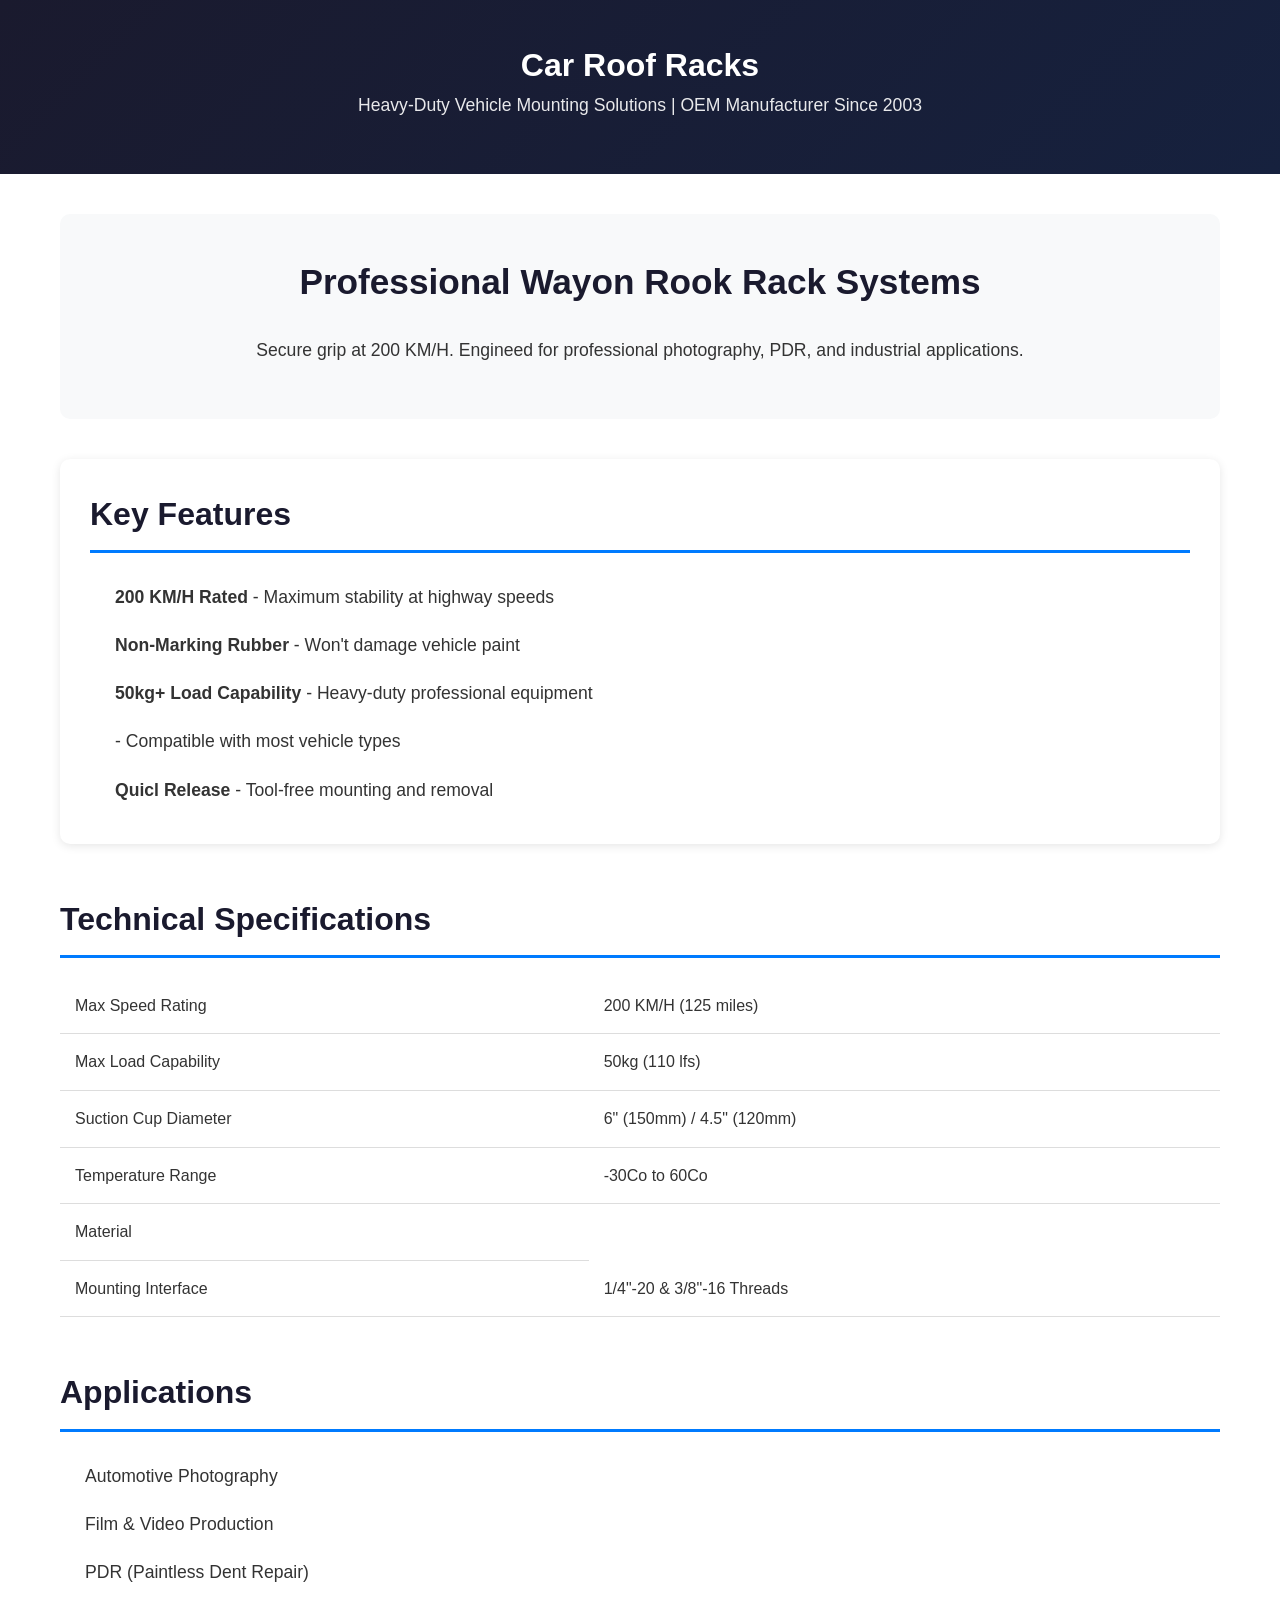
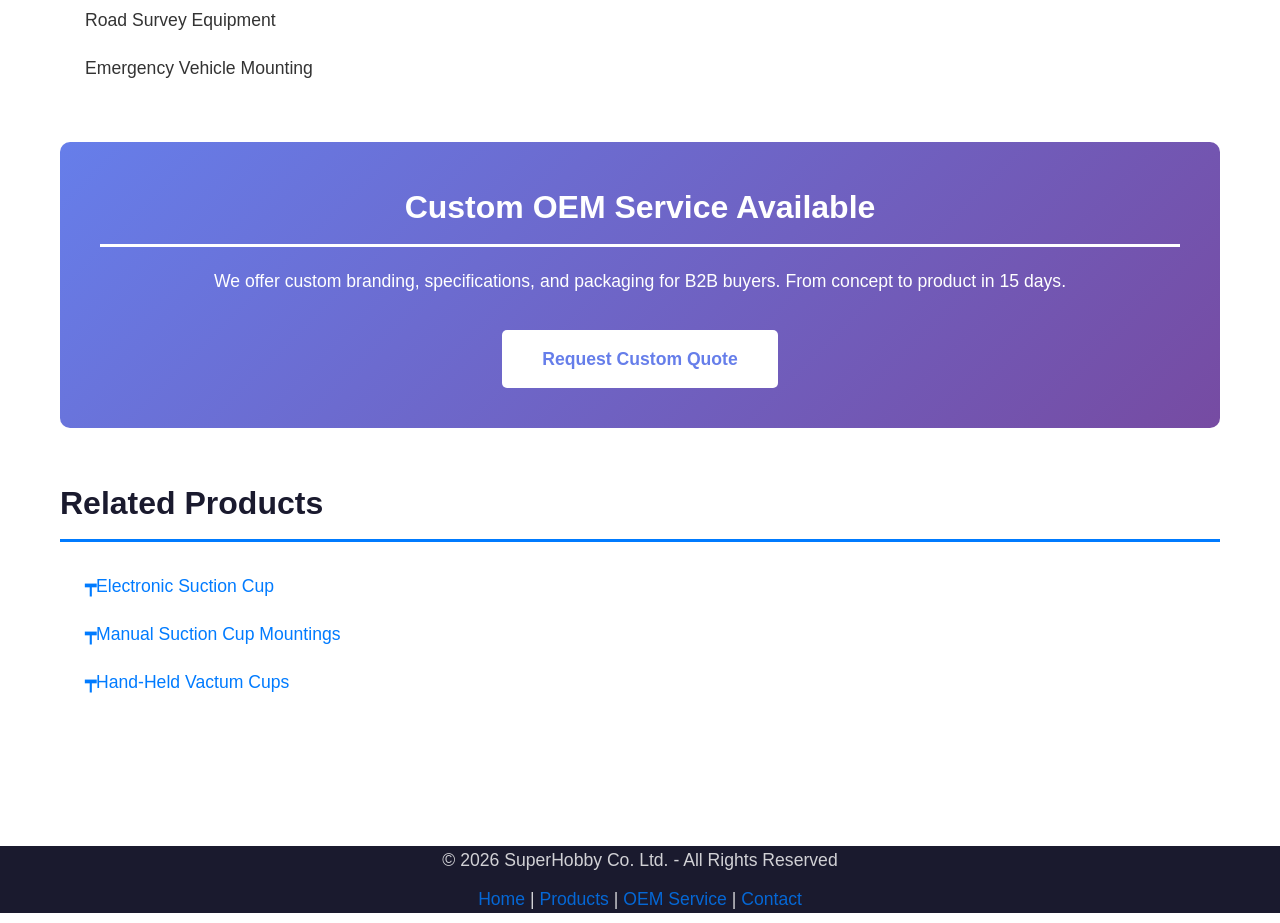
==== products/car-roof-racks.html @ 0b20dcdd "Add car-roof-racks product page" ====
<!DOCTYPE html>
<html lang="en">
<head>
    <meta charset="UTF-8">
    <meta name="viewport" content="width=device-width, initial-scale=1.0">
    <title>Car Roof Racks | Heavy-Duty Vehicle Mounting | OEM Manufacturer</title>
    <meta name="description" content="Professional car roof racks for all vehicle types. OEM manufacturer with 20+ years experience, ISO 9001 certified. Secure grip at 200 KM/H. Custom mounting solutions available.">
    <link rel="stylesheet" href="/style.css">
</head>
<body>
    <header>
        <h1>Car Roof Racks</h1>
        <p>Heavy-Duty Vehicle Mounting Solutions | OEM Manufacturer Since 2003</p>
    </header>

    <main>
        <section class="product-hero">
            <h2>Professional Wayon Rook Rack Systems</h2>
            <p>Secure grip at 200 KM/H. Engineed for professional photography, PDR, and industrial applications.</p>
        </section>
        
        <section class="product-features">
            <h2>Key Features</h2>
            <ul>
                <li><strong>200 KM/H Rated</strong> - Maximum stability at highway speeds</li>
                <li><strong>Non-Marking Rubber</strong> - Won't damage vehicle paint</li>
                <li><strong>50kg+ Load Capability</strong> - Heavy-duty professional equipment</li>
                <li><strongUniversal Fit</strong> - Compatible with most vehicle types</li>
                <li><strong>Quicl Release</strong> - Tool-free mounting and removal</li>
            </ul>
        </section>
        
        <section class="product-specs">
            <h2>Technical Specifications</h2>
            <table>
                <tr><td>Max Speed Rating</td><td>200 KM/H (125 miles)</td></tr>
                <tr><td>Max Load Capability</td><td>50kg (110 lfs)</td></tr>
                <tr><td>Suction Cup Diameter</td><td>6" (150mm) / 4.5" (120mm)</td></tr>
                <tr><td>Temperature Range</td><td>-30Co to 60Co</td></tr>
                <tr><td>Material</td><tdIndustrial Grade Rubber + Aluminum</td></tr>
                <tr><td>Mounting Interface</td><td>1/4"-20 & 3/8"-16 Threads</td></tr>
            </table>
        </section>
        
        <section class="product-applications">
            <h2>Applications</h2>
            <ul>
                <li> Automotive Photography</li>
                <li> Film & Video Production</li>
                <li> PDR (Paintless Dent Repair)</li>
                <li> Road Survey Equipment</li>
                <li> Emergency Vehicle Mounting</li>
            </ul>
        </section>
        
        <section class="oem-service">
            <h2>Custom OEM Service Available</h2>
            <p>We offer custom branding, specifications, and packaging for B2B buyers. From concept to product in 15 days.</p>
            <a href="/contact/" class="button">Request Custom Quote</a>
        </section>
        
        <section class="related-products">
            <h2>Related Products</h2>
            <ul>
                <li><a href="/products/electronic-suction-cup/">Electronic Suction Cup</a></li>
                <li><a href="/products/manual-suction-cup-mountings/">Manual Suction Cup Mountings</a></li>
                <li><a href="/products/hand-held-vactum-cups/">Hand-Held Vactum Cups</a></li>
            </ul>
        </section>
    </main>
    
    <footer>
        <p>&copy 2026 SuperHobby Co. Ltd. - All Rights Reserved</p>
        <p><a href="/">Home</a> | <a href="/products/">Products</a> | <a href="/oem-service/">OEM Service</a> | <a href="/contact/">Contact</a></p>
    </footer>
</body>
</html>
---- style.css ----
/* Professional CSS for evacuumcup.com */
* {
    margin: 0;
    padding: 0;
    box-sizing: border-box;
}

body {
    font-family: -apple-system, BlinkMacSystemFont, 'Segoe UI', Roboto, Oxygen, Ubuntu, sans-serif;
    line-height: 1.6;
    color: #333;
    background-color: #fff;
}

header {
    background: linear-gradient(135deg, #1a1a2e 0%, #16213e 100%);
    color: white;
    padding: 40px 20px;
    text-align: center;
}

    here header h1 {
        font-size: 2.5em;
        margin-bottom: 10px;
        font-weight: 700;
    }

header p {
    font-size: 1.1em;
    opacity: 0.9;
}

main {
    max-width: 1200px;
    margin: 0 auto;
    padding: 40px 20px;
}

section {
    margin-bottom: 50px;
}

h2 {
    color: #1a1a2e;
    font-size: 2em;
    margin-bottom: 20px;
    padding-bottom: 10px;
    border-bottom: 3px solid #007bff;
}

h3 {
    color: #333; 
    font-size: 1.5em;
    margin: 20px 0 15px;
}

h4 {
    color: #555;
    font-size: 1.2em;
    margin: 15px 0 10px;
}

p {
    margin-bottom: 15px;
    font-size: 1.1em;
}

ul {
    list-style: none;
    padding-left: 0;
}

ul li {
    padding: 10px 0;
    padding-left: 25px;
    position: relative;
    font-size: 1.1em;
}

ul li:before {
    content: '㲎
";
    position: absolute;
    left: 0;
    color: #007bff;
    font-weight: bold;
}

a {
    color: #007bff;
    text-decoration: none;
    transition: color 0.3s;
}

a:hover {
    color: #0056b3;
    text-decoration: underline;
}

/* Product Hero Section */
.product-hero {
    background: #f8f9fa;
    padding: 40px;
    border-radius: 10px;
    text-align: center;
    margin-bottom: 40px;
}

.product-hero h2 {
    border: none;
    font-size: 2.2em;
    margin-bottom: 15px;
}

/* Features Section */
.product-features {
    background: #fff;
    padding: 30px;
    border-radius: 10px;
    box-shadow: 0 2px 10px rgba(0,0,0,0.1);
}

/* Specs Table */
.product-specs table {
    width: 100%;
    border-collapse: collapse;
    margin-top: 20px;
}

.product-specs th,
.product-specs td {
    padding: 15px;
    text-align: left;
    border-bottom: 1px solid #ddd;
}

.product-specs th {
    background: #1a1a2e;
    color: white;
    font-weight: 600;
    width: 40%;
}

.product-specs tr:hover {
    background: #f8f9fa;
}

/* Button */
.button {
    display: inline-block;
    background: #007bff;
    color: white;
    padding: 15px 40px;
    border-radius: 5px;
    font-size: 1.1em;
    font-weight: 600;
    text-decoration: none;
    transition: all 0.3s;
    margin-top: 20px;
}

.button:hover {
    background: #0056b3;
    color: white;
    text-decoration: none;
    transform: translateY(-2px);
    box-shadow: 0 4px 15px rgba(0,123,255,0.3);
}

/* OEM Service Section */
.oem-service {
    background: linear-gradient(135deg, #667eea 0%, #764ba2 100%);
    color: white;
    padding: 40px;
    border-radius: 10px;
    text-align: center;
}

.oem-service h2 {
    color: white;
    border-bottom-color: white;
}

.oem-service .button {
    background: white;
    color: #667eea;
}

.oem-service .button:hover {
    background: #f0f0f0;
}

/* Related Products */
.related-products ul li:before {
    content: "┯";
}

/* Process Steps */
.process-steps {
    display: grid;
    grid-template-columns: repeat(auto-fit, minmax(250, 1fr));
    gap: 30px;
    margin-top: 30px;
}

.step {
    background: #f8f9fa;
    padding: 30px;
    border-radius: 10px;
    text-align: center;
}

.step z3
    font-size: 2.5em;
    color: #007bff;
    margin-bottom: 15px;
}

/* Company Info */
.company-info ul li {
    font-size: 1.2em;
    padding: 15px 0;
    border-bottom: 1px solid #eee;
}

/* Footer */
footer {
    background: #1a1a2e;
    color: white;
    text-align: center;
    padding: 30x 20px;
    margin-top: 50px;
}

footer a {
    color: #007bff;
}

footer p {
    margin: 10px 0;
    opacity: 0.8;
}

/* Responsive */
@media (max-width: 768px) {
    header h1 {
        font-size: 1.8em;
    }

    main {
        padding: 20px;
    }

    h2 {
        font-size: 1.5em;
    }

    .product-hero,
    .oem-service {
        padding: 20px;
    }

    .process-steps {
        grid-template-columns: 1fr;
    }

    .product-specs table {
        font-size: 0.9em;
    }
}
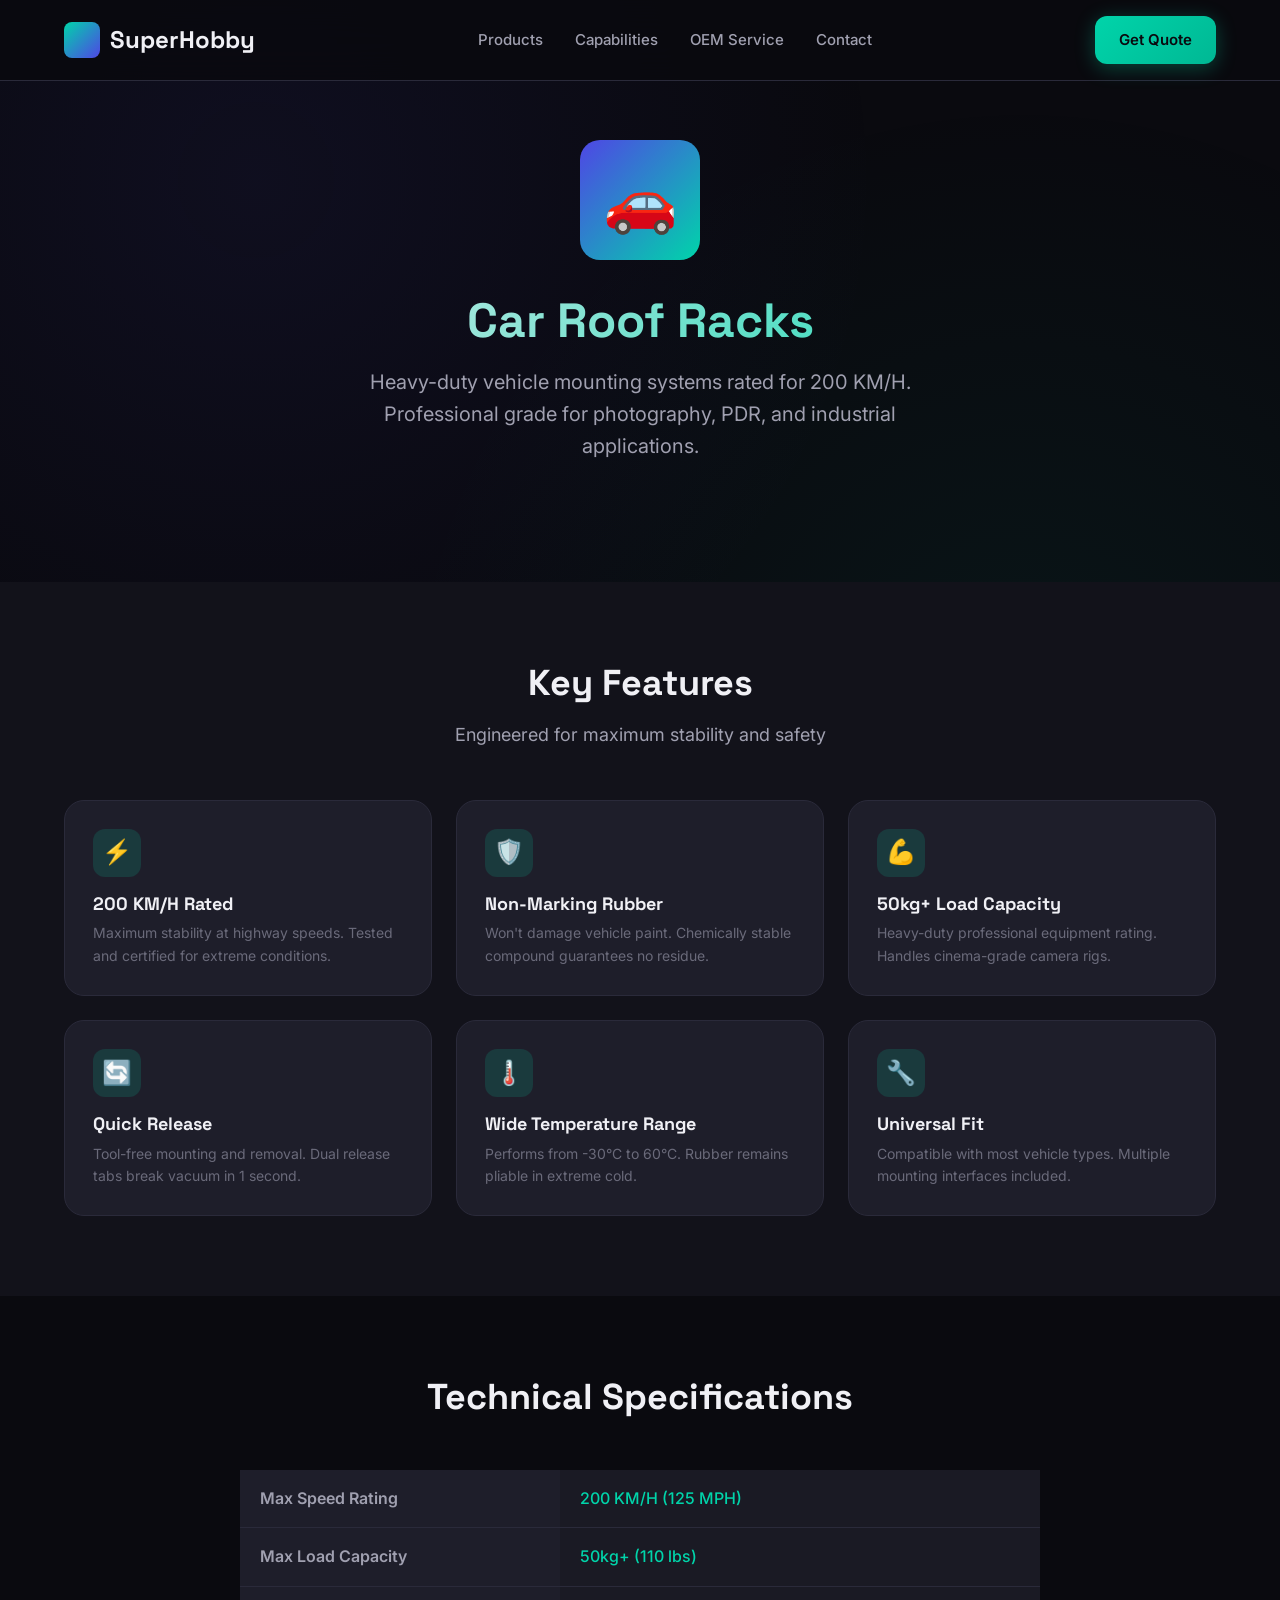
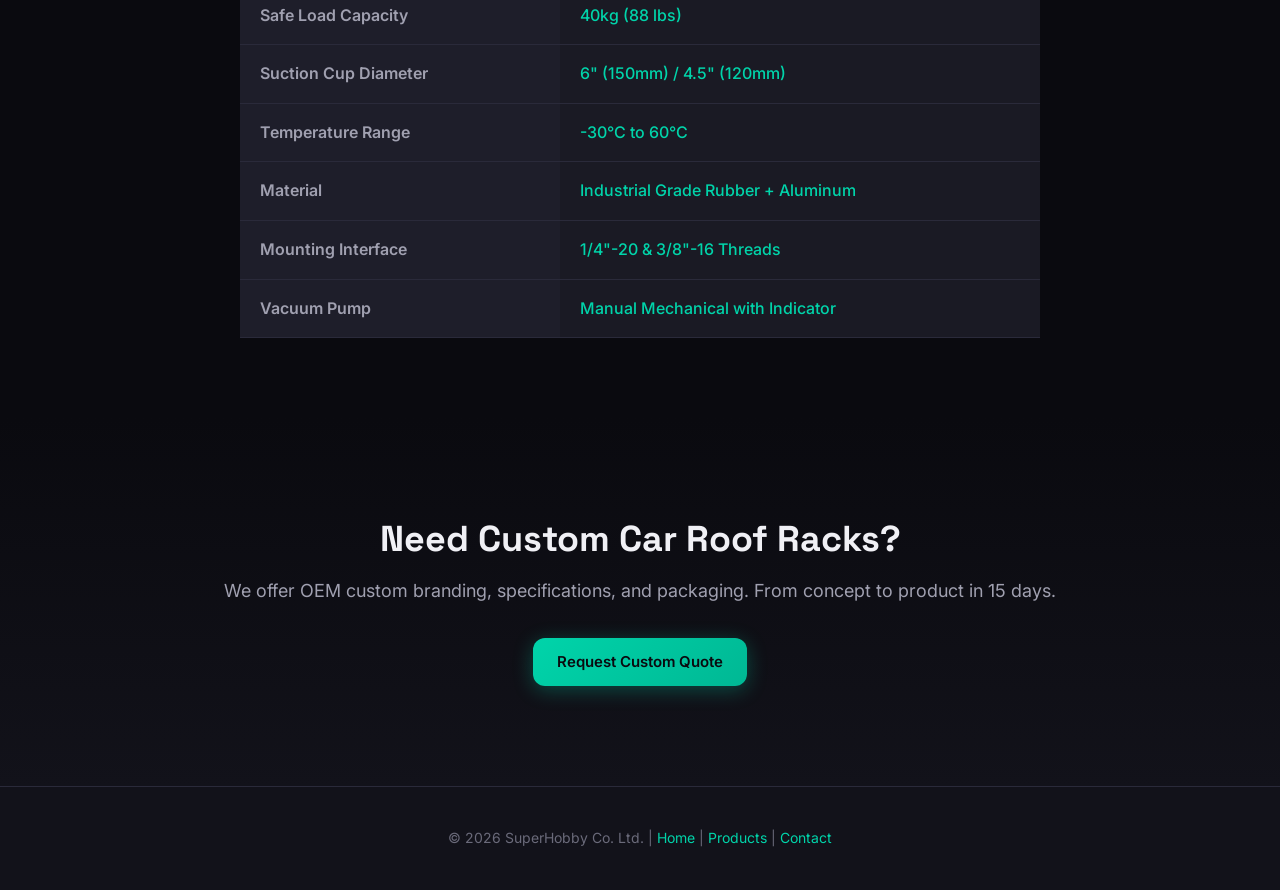
==== commit 112d5fd8: "Add car-roof-racks product page with new design" ====
--- a/products/car-roof-racks.html
+++ b/products/car-roof-racks.html
@@ -3,75 +3,408 @@
 <head>
     <meta charset="UTF-8">
     <meta name="viewport" content="width=device-width, initial-scale=1.0">
-    <title>Car Roof Racks | Heavy-Duty Vehicle Mounting | OEM Manufacturer</title>
-    <meta name="description" content="Professional car roof racks for all vehicle types. OEM manufacturer with 20+ years experience, ISO 9001 certified. Secure grip at 200 KM/H. Custom mounting solutions available.">
-    <link rel="stylesheet" href="/style.css">
+    <title>Car Roof Racks | Heavy-Duty Vehicle Mounting | SuperHobby</title>
+    <meta name="description" content="Professional car roof racks rated for 200 KM/H. OEM manufacturer with 20+ years experience. Non-marking rubber, 50kg+ load capacity. ISO 9001 certified.">
+    
+    <link rel="preconnect" href="https://fonts.googleapis.com">
+    <link rel="preconnect" href="https://fonts.gstatic.com" crossorigin>
+    <link href="https://fonts.googleapis.com/css2?family=Inter:wght@400;500;600;700;800&family=Space+Grotesk:wght@500;700&display=swap" rel="stylesheet">
+    
+    <style>
+        :root {
+            --color-bg: #0a0a0f;
+            --color-bg-secondary: #12121a;
+            --color-bg-tertiary: #1a1a24;
+            --color-surface: #1e1e2a;
+            --color-border: #2a2a3a;
+            --color-text: #f0f0f5;
+            --color-text-secondary: #a0a0b0;
+            --color-text-muted: #6a6a7a;
+            --color-accent: #00d4aa;
+            --color-accent-hover: #00f5c4;
+            --color-accent-glow: rgba(0, 212, 170, 0.3);
+            --color-primary: #4f46e5;
+            --font-sans: 'Inter', -apple-system, BlinkMacSystemFont, sans-serif;
+            --font-display: 'Space Grotesk', sans-serif;
+            --radius-sm: 8px;
+            --radius-md: 12px;
+            --radius-lg: 20px;
+        }
+
+        * { margin: 0; padding: 0; box-sizing: border-box; }
+
+        body {
+            font-family: var(--font-sans);
+            background: var(--color-bg);
+            color: var(--color-text);
+            line-height: 1.6;
+        }
+
+        body::before {
+            content: '';
+            position: fixed;
+            top: 0;
+            left: 0;
+            right: 0;
+            bottom: 0;
+            background: 
+                radial-gradient(circle at 20% 20%, rgba(79, 70, 229, 0.08) 0%, transparent 50%),
+                radial-gradient(circle at 80% 80%, rgba(0, 212, 170, 0.06) 0%, transparent 50%);
+            pointer-events: none;
+            z-index: -1;
+        }
+
+        h1, h2, h3 { font-family: var(--font-display); font-weight: 700; line-height: 1.2; }
+
+        .container { max-width: 1200px; margin: 0 auto; padding: 0 24px; }
+
+        nav {
+            position: fixed;
+            top: 0;
+            left: 0;
+            right: 0;
+            z-index: 1000;
+            background: rgba(10, 10, 15, 0.85);
+            backdrop-filter: blur(20px);
+            border-bottom: 1px solid var(--color-border);
+        }
+
+        .nav-inner {
+            display: flex;
+            align-items: center;
+            justify-content: space-between;
+            padding: 16px 0;
+        }
+
+        .logo {
+            font-family: var(--font-display);
+            font-size: 24px;
+            font-weight: 700;
+            color: var(--color-text);
+            text-decoration: none;
+            display: flex;
+            align-items: center;
+            gap: 10px;
+        }
+
+        .logo-icon {
+            width: 36px;
+            height: 36px;
+            background: linear-gradient(135deg, var(--color-accent), var(--color-primary));
+            border-radius: var(--radius-sm);
+        }
+
+        .nav-links {
+            display: flex;
+            align-items: center;
+            gap: 32px;
+            list-style: none;
+        }
+
+        .nav-links a {
+            color: var(--color-text-secondary);
+            text-decoration: none;
+            font-size: 15px;
+            font-weight: 500;
+            transition: color 0.2s;
+        }
+
+        .nav-links a:hover { color: var(--color-accent); }
+
+        .btn {
+            display: inline-flex;
+            align-items: center;
+            justify-content: center;
+            gap: 8px;
+            padding: 12px 24px;
+            border-radius: var(--radius-md);
+            font-size: 15px;
+            font-weight: 600;
+            text-decoration: none;
+            cursor: pointer;
+            transition: all 0.3s ease;
+            border: none;
+        }
+
+        .btn-primary {
+            background: linear-gradient(135deg, var(--color-accent), #00b894);
+            color: #0a0a0f;
+            box-shadow: 0 4px 20px var(--color-accent-glow);
+        }
+
+        .btn-primary:hover {
+            transform: translateY(-2px);
+            box-shadow: 0 6px 30px var(--color-accent-glow);
+        }
+
+        .hero {
+            padding: 140px 0 80px;
+            text-align: center;
+        }
+
+        .hero h1 {
+            font-size: 48px;
+            margin-bottom: 16px;
+            background: linear-gradient(135deg, var(--color-text) 0%, var(--color-accent) 100%);
+            -webkit-background-clip: text;
+            -webkit-text-fill-color: transparent;
+            background-clip: text;
+        }
+
+        .hero p {
+            font-size: 20px;
+            color: var(--color-text-secondary);
+            max-width: 600px;
+            margin: 0 auto 40px;
+        }
+
+        .hero-icon {
+            width: 120px;
+            height: 120px;
+            background: linear-gradient(135deg, var(--color-primary), var(--color-accent));
+            border-radius: var(--radius-lg);
+            display: flex;
+            align-items: center;
+            justify-content: center;
+            font-size: 60px;
+            margin: 0 auto 32px;
+        }
+
+        .section { padding: 80px 0; }
+
+        .section-dark { background: var(--color-bg-secondary); }
+
+        .section-header {
+            text-align: center;
+            max-width: 700px;
+            margin: 0 auto 50px;
+        }
+
+        .section-header h2 { font-size: 36px; margin-bottom: 16px; }
+
+        .section-header p { font-size: 18px; color: var(--color-text-secondary); }
+
+        .features-grid {
+            display: grid;
+            grid-template-columns: repeat(auto-fit, minmax(280px, 1fr));
+            gap: 24px;
+        }
+
+        .feature-card {
+            background: var(--color-surface);
+            border: 1px solid var(--color-border);
+            border-radius: var(--radius-lg);
+            padding: 28px;
+            transition: all 0.3s ease;
+        }
+
+        .feature-card:hover {
+            border-color: var(--color-accent);
+            transform: translateY(-4px);
+        }
+
+        .feature-icon {
+            width: 48px;
+            height: 48px;
+            background: rgba(0, 212, 170, 0.15);
+            border-radius: var(--radius-md);
+            display: flex;
+            align-items: center;
+            justify-content: center;
+            font-size: 24px;
+            margin-bottom: 16px;
+        }
+
+        .feature-card h3 { font-size: 18px; margin-bottom: 8px; }
+
+        .feature-card p { font-size: 14px; color: var(--color-text-muted); }
+
+        .specs-table {
+            width: 100%;
+            max-width: 800px;
+            margin: 0 auto;
+            border-collapse: collapse;
+        }
+
+        .specs-table th,
+        .specs-table td {
+            padding: 16px 20px;
+            text-align: left;
+            border-bottom: 1px solid var(--color-border);
+        }
+
+        .specs-table th {
+            background: var(--color-surface);
+            color: var(--color-text-secondary);
+            font-weight: 600;
+            width: 40%;
+        }
+
+        .specs-table td {
+            background: var(--color-bg-tertiary);
+            color: var(--color-accent);
+            font-weight: 500;
+        }
+
+        .cta-section {
+            padding: 100px 0;
+            text-align: center;
+            background: linear-gradient(180deg, var(--color-bg) 0%, var(--color-bg-secondary) 100%);
+        }
+
+        .cta h2 { font-size: 36px; margin-bottom: 16px; }
+
+        .cta p { font-size: 18px; color: var(--color-text-secondary); margin-bottom: 32px; }
+
+        footer {
+            background: var(--color-bg-secondary);
+            border-top: 1px solid var(--color-border);
+            padding: 40px 0;
+            text-align: center;
+        }
+
+        footer p { color: var(--color-text-muted); font-size: 14px; }
+
+        footer a { color: var(--color-accent); text-decoration: none; }
+
+        @media (max-width: 768px) {
+            .hero h1 { font-size: 32px; }
+            .nav-links { display: none; }
+            .features-grid { grid-template-columns: 1fr; }
+        }
+    </style>
 </head>
 <body>
-    <header>
-        <h1>Car Roof Racks</h1>
-        <p>Heavy-Duty Vehicle Mounting Solutions | OEM Manufacturer Since 2003</p>
-    </header>
-
-    <main>
-        <section class="product-hero">
-            <h2>Professional Wayon Rook Rack Systems</h2>
-            <p>Secure grip at 200 KM/H. Engineed for professional photography, PDR, and industrial applications.</p>
-        </section>
-        
-        <section class="product-features">
-            <h2>Key Features</h2>
-            <ul>
-                <li><strong>200 KM/H Rated</strong> - Maximum stability at highway speeds</li>
-                <li><strong>Non-Marking Rubber</strong> - Won't damage vehicle paint</li>
-                <li><strong>50kg+ Load Capability</strong> - Heavy-duty professional equipment</li>
-                <li><strongUniversal Fit</strong> - Compatible with most vehicle types</li>
-                <li><strong>Quicl Release</strong> - Tool-free mounting and removal</li>
-            </ul>
-        </section>
-        
-        <section class="product-specs">
-            <h2>Technical Specifications</h2>
-            <table>
-                <tr><td>Max Speed Rating</td><td>200 KM/H (125 miles)</td></tr>
-                <tr><td>Max Load Capability</td><td>50kg (110 lfs)</td></tr>
-                <tr><td>Suction Cup Diameter</td><td>6" (150mm) / 4.5" (120mm)</td></tr>
-                <tr><td>Temperature Range</td><td>-30Co to 60Co</td></tr>
-                <tr><td>Material</td><tdIndustrial Grade Rubber + Aluminum</td></tr>
-                <tr><td>Mounting Interface</td><td>1/4"-20 & 3/8"-16 Threads</td></tr>
+    <nav>
+        <div class="container">
+            <div class="nav-inner">
+                <a href="/" class="logo">
+                    <div class="logo-icon"></div>
+                    SuperHobby
+                </a>
+                <ul class="nav-links">
+                    <li><a href="/#products">Products</a></li>
+                    <li><a href="/#capabilities">Capabilities</a></li>
+                    <li><a href="/#oem">OEM Service</a></li>
+                    <li><a href="#contact">Contact</a></li>
+                </ul>
+                <a href="#contact" class="btn btn-primary">Get Quote</a>
+            </div>
+        </div>
+    </nav>
+
+    <section class="hero">
+        <div class="container">
+            <div class="hero-icon">🚗</div>
+            <h1>Car Roof Racks</h1>
+            <p>Heavy-duty vehicle mounting systems rated for 200 KM/H. Professional grade for photography, PDR, and industrial applications.</p>
+        </div>
+    </section>
+
+    <section class="section section-dark">
+        <div class="container">
+            <div class="section-header">
+                <h2>Key Features</h2>
+                <p>Engineered for maximum stability and safety</p>
+            </div>
+
+            <div class="features-grid">
+                <div class="feature-card">
+                    <div class="feature-icon">⚡</div>
+                    <h3>200 KM/H Rated</h3>
+                    <p>Maximum stability at highway speeds. Tested and certified for extreme conditions.</p>
+                </div>
+
+                <div class="feature-card">
+                    <div class="feature-icon">🛡️</div>
+                    <h3>Non-Marking Rubber</h3>
+                    <p>Won't damage vehicle paint. Chemically stable compound guarantees no residue.</p>
+                </div>
+
+                <div class="feature-card">
+                    <div class="feature-icon">💪</div>
+                    <h3>50kg+ Load Capacity</h3>
+                    <p>Heavy-duty professional equipment rating. Handles cinema-grade camera rigs.</p>
+                </div>
+
+                <div class="feature-card">
+                    <div class="feature-icon">🔄</div>
+                    <h3>Quick Release</h3>
+                    <p>Tool-free mounting and removal. Dual release tabs break vacuum in 1 second.</p>
+                </div>
+
+                <div class="feature-card">
+                    <div class="feature-icon">🌡️</div>
+                    <h3>Wide Temperature Range</h3>
+                    <p>Performs from -30°C to 60°C. Rubber remains pliable in extreme cold.</p>
+                </div>
+
+                <div class="feature-card">
+                    <div class="feature-icon">🔧</div>
+                    <h3>Universal Fit</h3>
+                    <p>Compatible with most vehicle types. Multiple mounting interfaces included.</p>
+                </div>
+            </div>
+        </div>
+    </section>
+
+    <section class="section">
+        <div class="container">
+            <div class="section-header">
+                <h2>Technical Specifications</h2>
+            </div>
+
+            <table class="specs-table">
+                <tr>
+                    <th>Max Speed Rating</th>
+                    <td>200 KM/H (125 MPH)</td>
+                </tr>
+                <tr>
+                    <th>Max Load Capacity</th>
+                    <td>50kg+ (110 lbs)</td>
+                </tr>
+                <tr>
+                    <th>Safe Load Capacity</th>
+                    <td>40kg (88 lbs)</td>
+                </tr>
+                <tr>
+                    <th>Suction Cup Diameter</th>
+                    <td>6" (150mm) / 4.5" (120mm)</td>
+                </tr>
+                <tr>
+                    <th>Temperature Range</th>
+                    <td>-30°C to 60°C</td>
+                </tr>
+                <tr>
+                    <th>Material</th>
+                    <td>Industrial Grade Rubber + Aluminum</td>
+                </tr>
+                <tr>
+                    <th>Mounting Interface</th>
+                    <td>1/4"-20 & 3/8"-16 Threads</td>
+                </tr>
+                <tr>
+                    <th>Vacuum Pump</th>
+                    <td>Manual Mechanical with Indicator</td>
+                </tr>
             </table>
-        </section>
-        
-        <section class="product-applications">
-            <h2>Applications</h2>
-            <ul>
-                <li> Automotive Photography</li>
-                <li> Film & Video Production</li>
-                <li> PDR (Paintless Dent Repair)</li>
-                <li> Road Survey Equipment</li>
-                <li> Emergency Vehicle Mounting</li>
-            </ul>
-        </section>
-        
-        <section class="oem-service">
-            <h2>Custom OEM Service Available</h2>
-            <p>We offer custom branding, specifications, and packaging for B2B buyers. From concept to product in 15 days.</p>
-            <a href="/contact/" class="button">Request Custom Quote</a>
-        </section>
-        
-        <section class="related-products">
-            <h2>Related Products</h2>
-            <ul>
-                <li><a href="/products/electronic-suction-cup/">Electronic Suction Cup</a></li>
-                <li><a href="/products/manual-suction-cup-mountings/">Manual Suction Cup Mountings</a></li>
-                <li><a href="/products/hand-held-vactum-cups/">Hand-Held Vactum Cups</a></li>
-            </ul>
-        </section>
-    </main>
-    
+        </div>
+    </section>
+
+    <section id="contact" class="cta-section">
+        <div class="container">
+            <div class="cta">
+                <h2>Need Custom Car Roof Racks?</h2>
+                <p>We offer OEM custom branding, specifications, and packaging. From concept to product in 15 days.</p>
+                <a href="mailto:sales@superhobby.com" class="btn btn-primary">Request Custom Quote</a>
+            </div>
+        </div>
+    </section>
+
     <footer>
-        <p>&copy 2026 SuperHobby Co. Ltd. - All Rights Reserved</p>
-        <p><a href="/">Home</a> | <a href="/products/">Products</a> | <a href="/oem-service/">OEM Service</a> | <a href="/contact/">Contact</a></p>
+        <div class="container">
+            <p>© 2026 SuperHobby Co. Ltd. | <a href="/">Home</a> | <a href="/#products">Products</a> | <a href="/#contact">Contact</a></p>
+        </div>
     </footer>
 </body>
 </html>
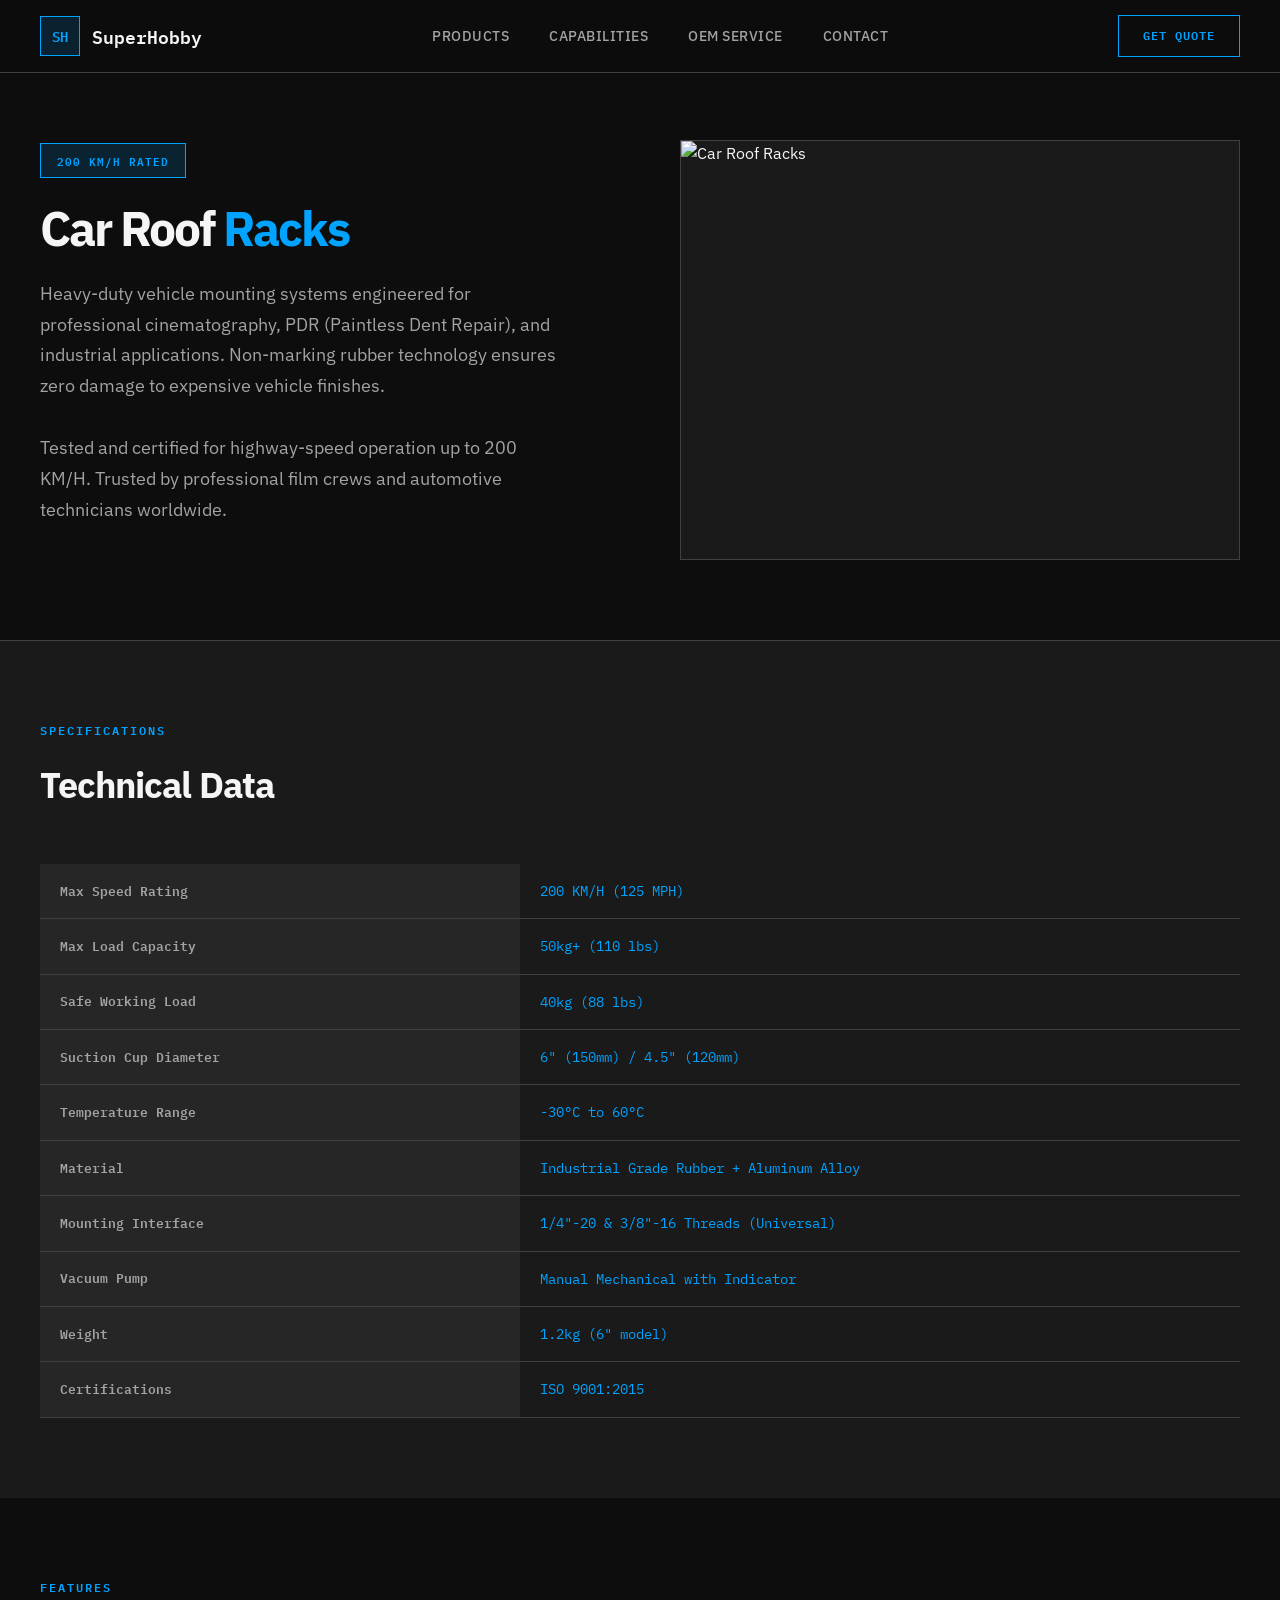
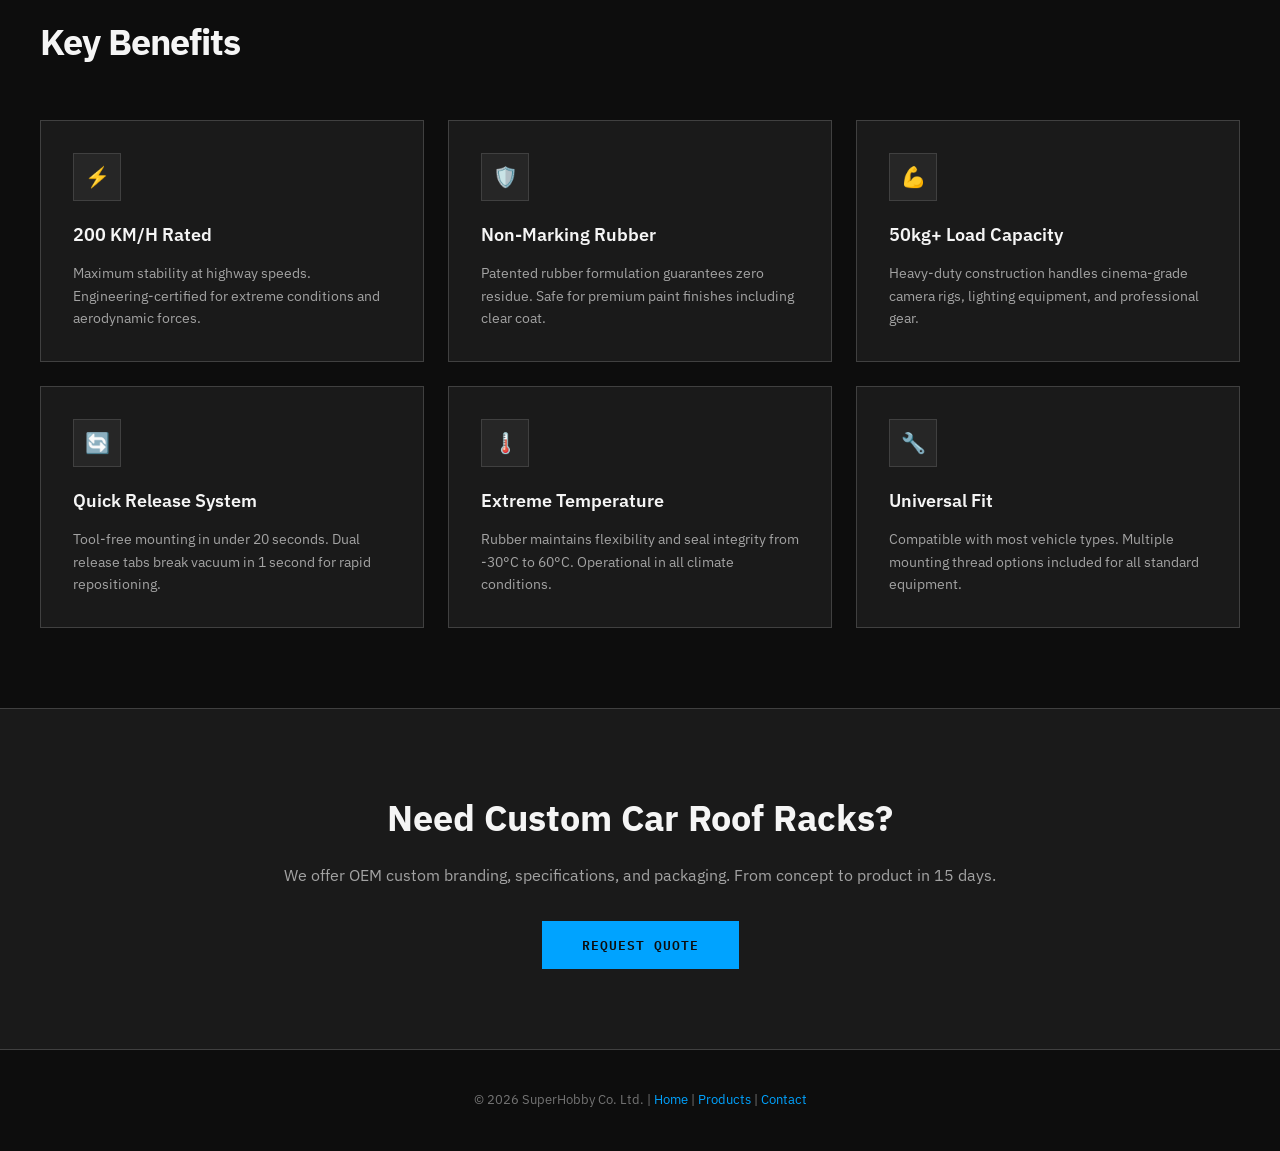
==== commit 184ae0b7: "Update car-roof-racks.html" ====
--- a/products/car-roof-racks.html
+++ b/products/car-roof-racks.html
@@ -4,406 +4,176 @@
     <meta charset="UTF-8">
     <meta name="viewport" content="width=device-width, initial-scale=1.0">
     <title>Car Roof Racks | Heavy-Duty Vehicle Mounting | SuperHobby</title>
-    <meta name="description" content="Professional car roof racks rated for 200 KM/H. OEM manufacturer with 20+ years experience. Non-marking rubber, 50kg+ load capacity. ISO 9001 certified.">
+    <meta name="description" content="Professional car roof racks rated 200 KM/H. OEM manufacturer with 20+ years experience. Non-marking rubber, 50kg+ load capacity. ISO 9001 certified.">
     
     <link rel="preconnect" href="https://fonts.googleapis.com">
     <link rel="preconnect" href="https://fonts.gstatic.com" crossorigin>
-    <link href="https://fonts.googleapis.com/css2?family=Inter:wght@400;500;600;700;800&family=Space+Grotesk:wght@500;700&display=swap" rel="stylesheet">
+    <link href="https://fonts.googleapis.com/css2?family=IBM+Plex+Sans:wght@400;500;600;700&family=IBM+Plex+Mono:wght@500;600&display=swap" rel="stylesheet">
     
     <style>
-        :root {
-            --color-bg: #0a0a0f;
-            --color-bg-secondary: #12121a;
-            --color-bg-tertiary: #1a1a24;
-            --color-surface: #1e1e2a;
-            --color-border: #2a2a3a;
-            --color-text: #f0f0f5;
-            --color-text-secondary: #a0a0b0;
-            --color-text-muted: #6a6a7a;
-            --color-accent: #00d4aa;
-            --color-accent-hover: #00f5c4;
-            --color-accent-glow: rgba(0, 212, 170, 0.3);
-            --color-primary: #4f46e5;
-            --font-sans: 'Inter', -apple-system, BlinkMacSystemFont, sans-serif;
-            --font-display: 'Space Grotesk', sans-serif;
-            --radius-sm: 8px;
-            --radius-md: 12px;
-            --radius-lg: 20px;
-        }
+        :root { --bg-primary: #0D0D0D; --bg-secondary: #1A1A1A; --bg-tertiary: #262626; --surface: #2D2D2D; --border: #404040; --text-primary: #F5F5F5; --text-secondary: #A3A3A3; --text-muted: #737373; --accent: #00A3FF; --accent-dim: rgba(0, 163, 255, 0.15); --font-main: 'IBM Plex Sans', sans-serif; --font-mono: 'IBM Plex Mono', monospace; }
+        * { margin: 0; padding: 0; box-sizing: border-box; }
+        html { scroll-behavior: smooth; }
+        body { font-family: var(--font-main); background: var(--bg-primary); color: var(--text-primary); line-height: 1.6; }
+        body::before { content: ''; position: fixed; top: 0; left: 0; right: 0; bottom: 0; background: repeating-linear-gradient(0deg, transparent, transparent 50px, rgba(255,255,255,0.01) 50px, rgba(255,255,255,0.01) 51px), repeating-linear-gradient(90deg, transparent, transparent 50px, rgba(255,255,255,0.01) 50px, rgba(255,255,255,0.01) 51px); pointer-events: none; z-index: -1; }
+        .container { max-width: 1400px; margin: 0 auto; padding: 0 40px; }
+        
+        nav { position: fixed; top: 0; left: 0; right: 0; z-index: 1000; background: rgba(13, 13, 13, 0.95); border-bottom: 1px solid var(--border); backdrop-filter: blur(10px); }
+        .nav-container { display: flex; align-items: center; justify-content: space-between; height: 72px; }
+        .logo { display: flex; align-items: center; gap: 12px; text-decoration: none; color: var(--text-primary); }
+        .logo-mark { width: 40px; height: 40px; background: var(--accent-dim); border: 1px solid var(--accent); display: flex; align-items: center; justify-content: center; font-family: var(--font-mono); font-weight: 600; font-size: 14px; color: var(--accent); }
+        .logo-text { font-family: var(--font-mono); font-size: 18px; font-weight: 600; }
+        .nav-menu { display: flex; align-items: center; gap: 40px; list-style: none; }
+        .nav-menu a { color: var(--text-secondary); text-decoration: none; font-size: 14px; font-weight: 500; letter-spacing: 0.5px; text-transform: uppercase; transition: color 0.2s; position: relative; }
+        .nav-menu a::after { content: ''; position: absolute; bottom: -4px; left: 0; width: 0; height: 1px; background: var(--accent); transition: width 0.2s; }
+        .nav-menu a:hover { color: var(--text-primary); }
+        .nav-menu a:hover::after { width: 100%; }
+        .nav-cta { padding: 10px 24px; background: transparent; border: 1px solid var(--accent); color: var(--accent); font-family: var(--font-mono); font-size: 12px; font-weight: 600; letter-spacing: 1px; text-transform: uppercase; text-decoration: none; transition: all 0.2s; }
+        .nav-cta:hover { background: var(--accent); color: var(--bg-primary); }
 
-        * { margin: 0; padding: 0; box-sizing: border-box; }
-
-        body {
-            font-family: var(--font-sans);
-            background: var(--color-bg);
-            color: var(--color-text);
-            line-height: 1.6;
-        }
-
-        body::before {
-            content: '';
-            position: fixed;
-            top: 0;
-            left: 0;
-            right: 0;
-            bottom: 0;
-            background: 
-                radial-gradient(circle at 20% 20%, rgba(79, 70, 229, 0.08) 0%, transparent 50%),
-                radial-gradient(circle at 80% 80%, rgba(0, 212, 170, 0.06) 0%, transparent 50%);
-            pointer-events: none;
-            z-index: -1;
-        }
-
-        h1, h2, h3 { font-family: var(--font-display); font-weight: 700; line-height: 1.2; }
-
-        .container { max-width: 1200px; margin: 0 auto; padding: 0 24px; }
-
-        nav {
-            position: fixed;
-            top: 0;
-            left: 0;
-            right: 0;
-            z-index: 1000;
-            background: rgba(10, 10, 15, 0.85);
-            backdrop-filter: blur(20px);
-            border-bottom: 1px solid var(--color-border);
-        }
-
-        .nav-inner {
-            display: flex;
-            align-items: center;
-            justify-content: space-between;
-            padding: 16px 0;
-        }
-
-        .logo {
-            font-family: var(--font-display);
-            font-size: 24px;
-            font-weight: 700;
-            color: var(--color-text);
-            text-decoration: none;
-            display: flex;
-            align-items: center;
-            gap: 10px;
-        }
-
-        .logo-icon {
-            width: 36px;
-            height: 36px;
-            background: linear-gradient(135deg, var(--color-accent), var(--color-primary));
-            border-radius: var(--radius-sm);
-        }
-
-        .nav-links {
-            display: flex;
-            align-items: center;
-            gap: 32px;
-            list-style: none;
-        }
-
-        .nav-links a {
-            color: var(--color-text-secondary);
-            text-decoration: none;
-            font-size: 15px;
-            font-weight: 500;
-            transition: color 0.2s;
-        }
-
-        .nav-links a:hover { color: var(--color-accent); }
-
-        .btn {
-            display: inline-flex;
-            align-items: center;
-            justify-content: center;
-            gap: 8px;
-            padding: 12px 24px;
-            border-radius: var(--radius-md);
-            font-size: 15px;
-            font-weight: 600;
-            text-decoration: none;
-            cursor: pointer;
-            transition: all 0.3s ease;
-            border: none;
-        }
-
-        .btn-primary {
-            background: linear-gradient(135deg, var(--color-accent), #00b894);
-            color: #0a0a0f;
-            box-shadow: 0 4px 20px var(--color-accent-glow);
-        }
-
-        .btn-primary:hover {
-            transform: translateY(-2px);
-            box-shadow: 0 6px 30px var(--color-accent-glow);
-        }
-
-        .hero {
-            padding: 140px 0 80px;
-            text-align: center;
-        }
-
-        .hero h1 {
-            font-size: 48px;
-            margin-bottom: 16px;
-            background: linear-gradient(135deg, var(--color-text) 0%, var(--color-accent) 100%);
-            -webkit-background-clip: text;
-            -webkit-text-fill-color: transparent;
-            background-clip: text;
-        }
-
-        .hero p {
-            font-size: 20px;
-            color: var(--color-text-secondary);
-            max-width: 600px;
-            margin: 0 auto 40px;
-        }
-
-        .hero-icon {
-            width: 120px;
-            height: 120px;
-            background: linear-gradient(135deg, var(--color-primary), var(--color-accent));
-            border-radius: var(--radius-lg);
-            display: flex;
-            align-items: center;
-            justify-content: center;
-            font-size: 60px;
-            margin: 0 auto 32px;
-        }
+        .hero { padding: 140px 0 80px; border-bottom: 1px solid var(--border); }
+        .hero-grid { display: grid; grid-template-columns: 1fr 1fr; gap: 80px; align-items: center; }
+        .hero-badge { display: inline-flex; align-items: center; gap: 8px; padding: 8px 16px; background: var(--accent-dim); border: 1px solid var(--accent); font-family: var(--font-mono); font-size: 11px; font-weight: 600; letter-spacing: 1px; text-transform: uppercase; color: var(--accent); margin-bottom: 24px; }
+        .hero h1 { font-size: 48px; font-weight: 700; line-height: 1.1; margin-bottom: 24px; letter-spacing: -2px; }
+        .hero h1 .accent { color: var(--accent); }
+        .hero-desc { font-size: 18px; color: var(--text-secondary); margin-bottom: 32px; max-width: 520px; line-height: 1.7; }
+        
+        .hero-image { aspect-ratio: 4/3; background: var(--bg-secondary); border: 1px solid var(--border); overflow: hidden; }
+        .hero-image img { width: 100%; height: 100%; object-fit: cover; }
 
         .section { padding: 80px 0; }
+        .section-dark { background: var(--bg-secondary); }
+        .section-header { margin-bottom: 50px; }
+        .section-label { font-family: var(--font-mono); font-size: 12px; font-weight: 600; letter-spacing: 2px; text-transform: uppercase; color: var(--accent); margin-bottom: 16px; }
+        .section-title { font-size: 36px; font-weight: 700; letter-spacing: -1px; margin-bottom: 16px; }
 
-        .section-dark { background: var(--color-bg-secondary); }
+        .features-grid { display: grid; grid-template-columns: repeat(3, 1fr); gap: 24px; }
+        .feature-card { padding: 32px; background: var(--bg-secondary); border: 1px solid var(--border); }
+        .feature-icon { width: 48px; height: 48px; margin-bottom: 20px; background: var(--bg-tertiary); border: 1px solid var(--border); display: flex; align-items: center; justify-content: center; font-size: 20px; }
+        .feature-card h3 { font-size: 18px; font-weight: 600; margin-bottom: 12px; }
+        .feature-card p { font-size: 14px; color: var(--text-secondary); line-height: 1.6; }
 
-        .section-header {
-            text-align: center;
-            max-width: 700px;
-            margin: 0 auto 50px;
-        }
+        .specs-table { width: 100%; border-collapse: collapse; }
+        .specs-table th, .specs-table td { padding: 16px 20px; text-align: left; border-bottom: 1px solid var(--border); }
+        .specs-table th { background: var(--bg-tertiary); font-family: var(--font-mono); font-size: 13px; font-weight: 600; color: var(--text-secondary); width: 40%; }
+        .specs-table td { font-family: var(--font-mono); font-size: 14px; color: var(--accent); }
 
-        .section-header h2 { font-size: 36px; margin-bottom: 16px; }
+        .cta-section { padding: 80px 0; background: var(--bg-secondary); border-top: 1px solid var(--border); text-align: center; }
+        .cta-title { font-size: 36px; font-weight: 700; margin-bottom: 16px; }
+        .cta-desc { font-size: 16px; color: var(--text-secondary); margin-bottom: 32px; }
+        .cta-button { display: inline-block; padding: 14px 40px; background: var(--accent); color: var(--bg-primary); font-family: var(--font-mono); font-size: 13px; font-weight: 600; letter-spacing: 1px; text-transform: uppercase; text-decoration: none; }
 
-        .section-header p { font-size: 18px; color: var(--color-text-secondary); }
+        footer { padding: 40px 0; background: var(--bg-primary); border-top: 1px solid var(--border); text-align: center; }
+        footer p { color: var(--text-muted); font-size: 13px; }
+        footer a { color: var(--accent); text-decoration: none; }
 
-        .features-grid {
-            display: grid;
-            grid-template-columns: repeat(auto-fit, minmax(280px, 1fr));
-            gap: 24px;
-        }
-
-        .feature-card {
-            background: var(--color-surface);
-            border: 1px solid var(--color-border);
-            border-radius: var(--radius-lg);
-            padding: 28px;
-            transition: all 0.3s ease;
-        }
-
-        .feature-card:hover {
-            border-color: var(--color-accent);
-            transform: translateY(-4px);
-        }
-
-        .feature-icon {
-            width: 48px;
-            height: 48px;
-            background: rgba(0, 212, 170, 0.15);
-            border-radius: var(--radius-md);
-            display: flex;
-            align-items: center;
-            justify-content: center;
-            font-size: 24px;
-            margin-bottom: 16px;
-        }
-
-        .feature-card h3 { font-size: 18px; margin-bottom: 8px; }
-
-        .feature-card p { font-size: 14px; color: var(--color-text-muted); }
-
-        .specs-table {
-            width: 100%;
-            max-width: 800px;
-            margin: 0 auto;
-            border-collapse: collapse;
-        }
-
-        .specs-table th,
-        .specs-table td {
-            padding: 16px 20px;
-            text-align: left;
-            border-bottom: 1px solid var(--color-border);
-        }
-
-        .specs-table th {
-            background: var(--color-surface);
-            color: var(--color-text-secondary);
-            font-weight: 600;
-            width: 40%;
-        }
-
-        .specs-table td {
-            background: var(--color-bg-tertiary);
-            color: var(--color-accent);
-            font-weight: 500;
-        }
-
-        .cta-section {
-            padding: 100px 0;
-            text-align: center;
-            background: linear-gradient(180deg, var(--color-bg) 0%, var(--color-bg-secondary) 100%);
-        }
-
-        .cta h2 { font-size: 36px; margin-bottom: 16px; }
-
-        .cta p { font-size: 18px; color: var(--color-text-secondary); margin-bottom: 32px; }
-
-        footer {
-            background: var(--color-bg-secondary);
-            border-top: 1px solid var(--color-border);
-            padding: 40px 0;
-            text-align: center;
-        }
-
-        footer p { color: var(--color-text-muted); font-size: 14px; }
-
-        footer a { color: var(--color-accent); text-decoration: none; }
-
-        @media (max-width: 768px) {
-            .hero h1 { font-size: 32px; }
-            .nav-links { display: none; }
-            .features-grid { grid-template-columns: 1fr; }
-        }
+        @media (max-width: 1024px) { .hero-grid { grid-template-columns: 1fr; } .features-grid { grid-template-columns: repeat(2, 1fr); } }
+        @media (max-width: 768px) { .container { padding: 0 24px; } .nav-menu { display: none; } .hero h1 { font-size: 32px; } .features-grid { grid-template-columns: 1fr; } }
     </style>
 </head>
 <body>
     <nav>
-        <div class="container">
-            <div class="nav-inner">
-                <a href="/" class="logo">
-                    <div class="logo-icon"></div>
-                    SuperHobby
-                </a>
-                <ul class="nav-links">
-                    <li><a href="/#products">Products</a></li>
-                    <li><a href="/#capabilities">Capabilities</a></li>
-                    <li><a href="/#oem">OEM Service</a></li>
-                    <li><a href="#contact">Contact</a></li>
-                </ul>
-                <a href="#contact" class="btn btn-primary">Get Quote</a>
-            </div>
+        <div class="container nav-container">
+            <a href="/" class="logo"><div class="logo-mark">SH</div><span class="logo-text">SuperHobby</span></a>
+            <ul class="nav-menu">
+                <li><a href="/#products">Products</a></li>
+                <li><a href="/#capabilities">Capabilities</a></li>
+                <li><a href="/#oem">OEM Service</a></li>
+                <li><a href="#contact">Contact</a></li>
+            </ul>
+            <a href="#contact" class="nav-cta">Get Quote</a>
         </div>
     </nav>
 
     <section class="hero">
         <div class="container">
-            <div class="hero-icon">🚗</div>
-            <h1>Car Roof Racks</h1>
-            <p>Heavy-duty vehicle mounting systems rated for 200 KM/H. Professional grade for photography, PDR, and industrial applications.</p>
+            <div class="hero-grid">
+                <div>
+                    <div class="hero-badge">200 KM/H Rated</div>
+                    <h1>Car Roof <span class="accent">Racks</span></h1>
+                    <p class="hero-desc">Heavy-duty vehicle mounting systems engineered for professional cinematography, PDR (Paintless Dent Repair), and industrial applications. Non-marking rubber technology ensures zero damage to expensive vehicle finishes.</p>
+                    <p class="hero-desc">Tested and certified for highway-speed operation up to 200 KM/H. Trusted by professional film crews and automotive technicians worldwide.</p>
+                </div>
+                <div class="hero-image">
+                    <img src="https://evacuumcup.com/images/car-roof-rack.webp" alt="Car Roof Racks" width="600" height="450">
+                </div>
+            </div>
         </div>
     </section>
 
     <section class="section section-dark">
         <div class="container">
             <div class="section-header">
-                <h2>Key Features</h2>
-                <p>Engineered for maximum stability and safety</p>
+                <div class="section-label">Specifications</div>
+                <h2 class="section-title">Technical Data</h2>
             </div>
-
-            <div class="features-grid">
-                <div class="feature-card">
-                    <div class="feature-icon">⚡</div>
-                    <h3>200 KM/H Rated</h3>
-                    <p>Maximum stability at highway speeds. Tested and certified for extreme conditions.</p>
-                </div>
-
-                <div class="feature-card">
-                    <div class="feature-icon">🛡️</div>
-                    <h3>Non-Marking Rubber</h3>
-                    <p>Won't damage vehicle paint. Chemically stable compound guarantees no residue.</p>
-                </div>
-
-                <div class="feature-card">
-                    <div class="feature-icon">💪</div>
-                    <h3>50kg+ Load Capacity</h3>
-                    <p>Heavy-duty professional equipment rating. Handles cinema-grade camera rigs.</p>
-                </div>
-
-                <div class="feature-card">
-                    <div class="feature-icon">🔄</div>
-                    <h3>Quick Release</h3>
-                    <p>Tool-free mounting and removal. Dual release tabs break vacuum in 1 second.</p>
-                </div>
-
-                <div class="feature-card">
-                    <div class="feature-icon">🌡️</div>
-                    <h3>Wide Temperature Range</h3>
-                    <p>Performs from -30°C to 60°C. Rubber remains pliable in extreme cold.</p>
-                </div>
-
-                <div class="feature-card">
-                    <div class="feature-icon">🔧</div>
-                    <h3>Universal Fit</h3>
-                    <p>Compatible with most vehicle types. Multiple mounting interfaces included.</p>
-                </div>
-            </div>
+            <table class="specs-table">
+                <tr><th>Max Speed Rating</th><td>200 KM/H (125 MPH)</td></tr>
+                <tr><th>Max Load Capacity</th><td>50kg+ (110 lbs)</td></tr>
+                <tr><th>Safe Working Load</th><td>40kg (88 lbs)</td></tr>
+                <tr><th>Suction Cup Diameter</th><td>6" (150mm) / 4.5" (120mm)</td></tr>
+                <tr><th>Temperature Range</th><td>-30°C to 60°C</td></tr>
+                <tr><th>Material</th><td>Industrial Grade Rubber + Aluminum Alloy</td></tr>
+                <tr><th>Mounting Interface</th><td>1/4"-20 & 3/8"-16 Threads (Universal)</td></tr>
+                <tr><th>Vacuum Pump</th><td>Manual Mechanical with Indicator</td></tr>
+                <tr><th>Weight</th><td>1.2kg (6" model)</td></tr>
+                <tr><th>Certifications</th><td>ISO 9001:2015</td></tr>
+            </table>
         </div>
     </section>
 
     <section class="section">
         <div class="container">
             <div class="section-header">
-                <h2>Technical Specifications</h2>
+                <div class="section-label">Features</div>
+                <h2 class="section-title">Key Benefits</h2>
             </div>
-
-            <table class="specs-table">
-                <tr>
-                    <th>Max Speed Rating</th>
-                    <td>200 KM/H (125 MPH)</td>
-                </tr>
-                <tr>
-                    <th>Max Load Capacity</th>
-                    <td>50kg+ (110 lbs)</td>
-                </tr>
-                <tr>
-                    <th>Safe Load Capacity</th>
-                    <td>40kg (88 lbs)</td>
-                </tr>
-                <tr>
-                    <th>Suction Cup Diameter</th>
-                    <td>6" (150mm) / 4.5" (120mm)</td>
-                </tr>
-                <tr>
-                    <th>Temperature Range</th>
-                    <td>-30°C to 60°C</td>
-                </tr>
-                <tr>
-                    <th>Material</th>
-                    <td>Industrial Grade Rubber + Aluminum</td>
-                </tr>
-                <tr>
-                    <th>Mounting Interface</th>
-                    <td>1/4"-20 & 3/8"-16 Threads</td>
-                </tr>
-                <tr>
-                    <th>Vacuum Pump</th>
-                    <td>Manual Mechanical with Indicator</td>
-                </tr>
-            </table>
+            <div class="features-grid">
+                <div class="feature-card">
+                    <div class="feature-icon">⚡</div>
+                    <h3>200 KM/H Rated</h3>
+                    <p>Maximum stability at highway speeds. Engineering-certified for extreme conditions and aerodynamic forces.</p>
+                </div>
+                <div class="feature-card">
+                    <div class="feature-icon">🛡️</div>
+                    <h3>Non-Marking Rubber</h3>
+                    <p>Patented rubber formulation guarantees zero residue. Safe for premium paint finishes including clear coat.</p>
+                </div>
+                <div class="feature-card">
+                    <div class="feature-icon">💪</div>
+                    <h3>50kg+ Load Capacity</h3>
+                    <p>Heavy-duty construction handles cinema-grade camera rigs, lighting equipment, and professional gear.</p>
+                </div>
+                <div class="feature-card">
+                    <div class="feature-icon">🔄</div>
+                    <h3>Quick Release System</h3>
+                    <p>Tool-free mounting in under 20 seconds. Dual release tabs break vacuum in 1 second for rapid repositioning.</p>
+                </div>
+                <div class="feature-card">
+                    <div class="feature-icon">🌡️</div>
+                    <h3>Extreme Temperature</h3>
+                    <p>Rubber maintains flexibility and seal integrity from -30°C to 60°C. Operational in all climate conditions.</p>
+                </div>
+                <div class="feature-card">
+                    <div class="feature-icon">🔧</div>
+                    <h3>Universal Fit</h3>
+                    <p>Compatible with most vehicle types. Multiple mounting thread options included for all standard equipment.</p>
+                </div>
+            </div>
         </div>
     </section>
 
     <section id="contact" class="cta-section">
         <div class="container">
-            <div class="cta">
-                <h2>Need Custom Car Roof Racks?</h2>
-                <p>We offer OEM custom branding, specifications, and packaging. From concept to product in 15 days.</p>
-                <a href="mailto:sales@superhobby.com" class="btn btn-primary">Request Custom Quote</a>
-            </div>
+            <h2 class="cta-title">Need Custom Car Roof Racks?</h2>
+            <p class="cta-desc">We offer OEM custom branding, specifications, and packaging. From concept to product in 15 days.</p>
+            <a href="mailto:sales@superhobby.com" class="cta-button">Request Quote</a>
         </div>
     </section>
 
     <footer>
         <div class="container">
-            <p>© 2026 SuperHobby Co. Ltd. | <a href="/">Home</a> | <a href="/#products">Products</a> | <a href="/#contact">Contact</a></p>
+            <p>© 2026 SuperHobby Co. Ltd. | <a href="/">Home</a> | <a href="/#products">Products</a> | <a href="#contact">Contact</a></p>
         </div>
     </footer>
 </body>
